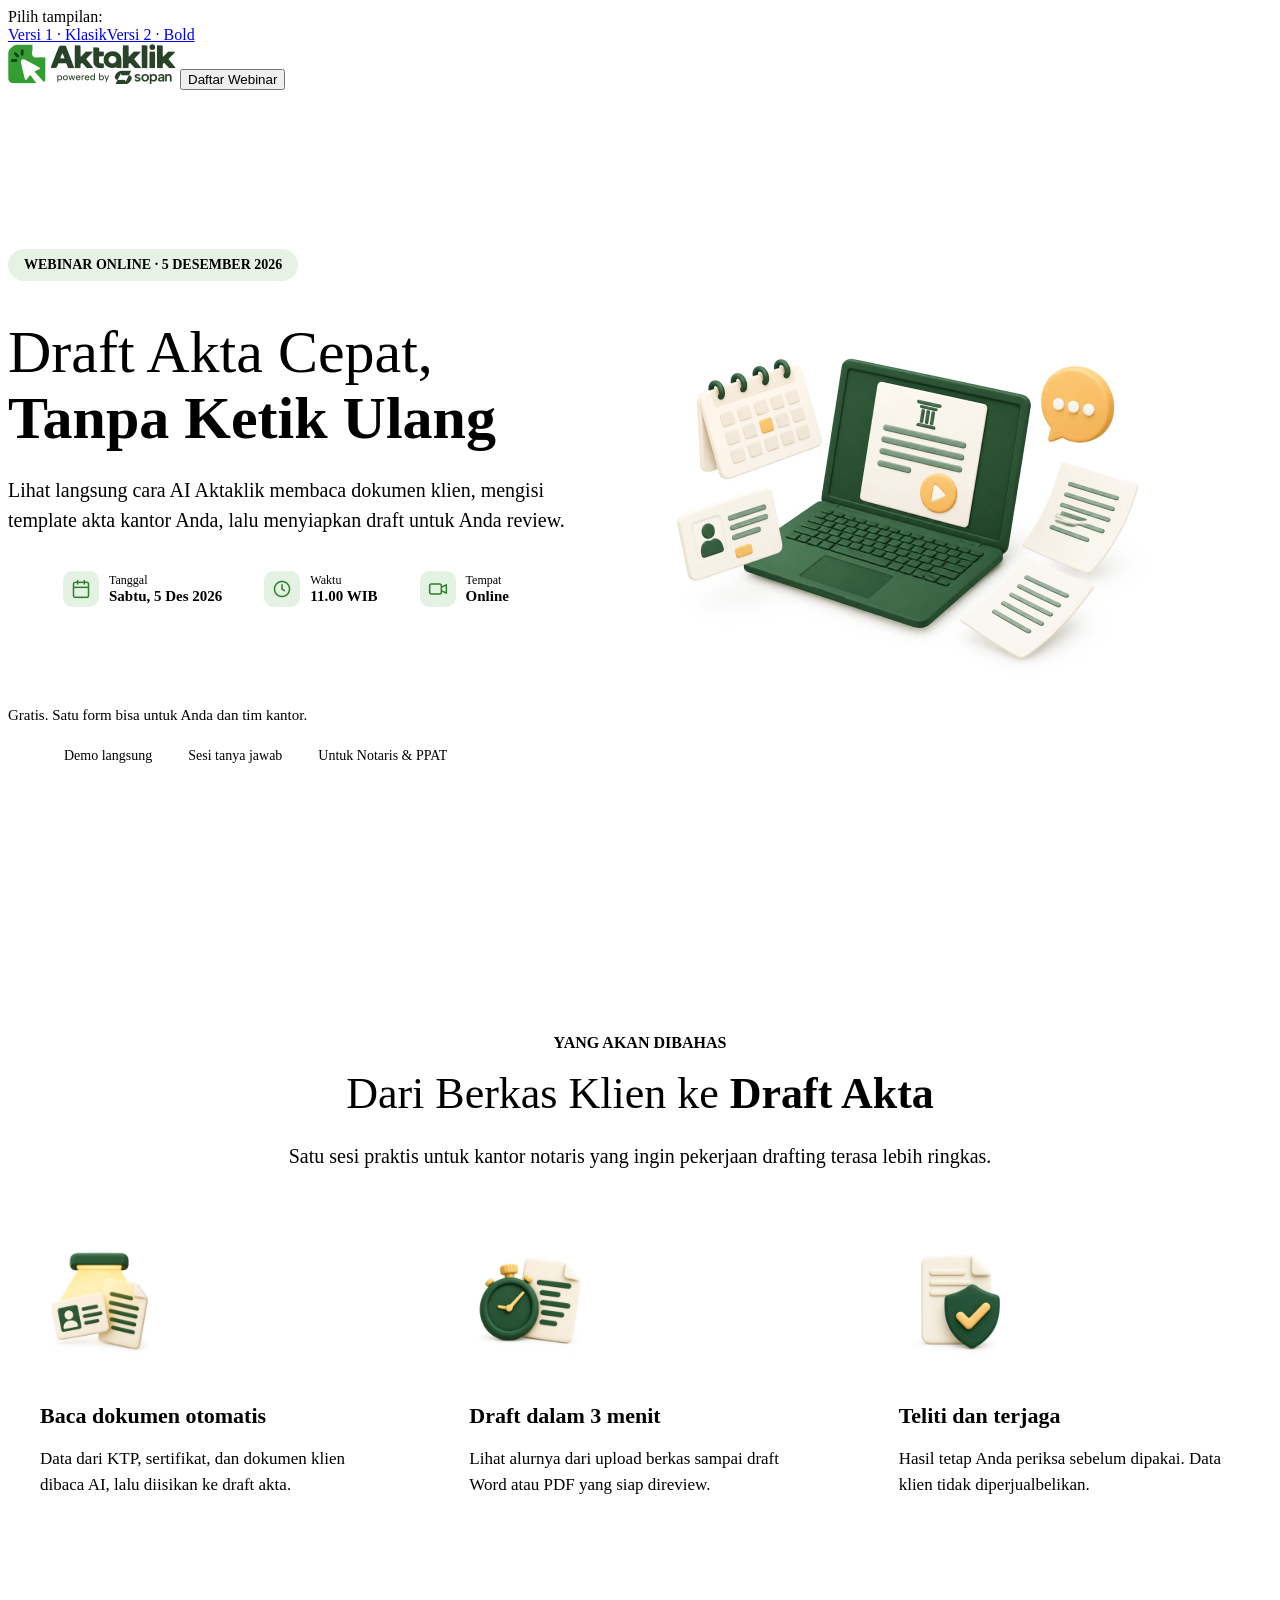
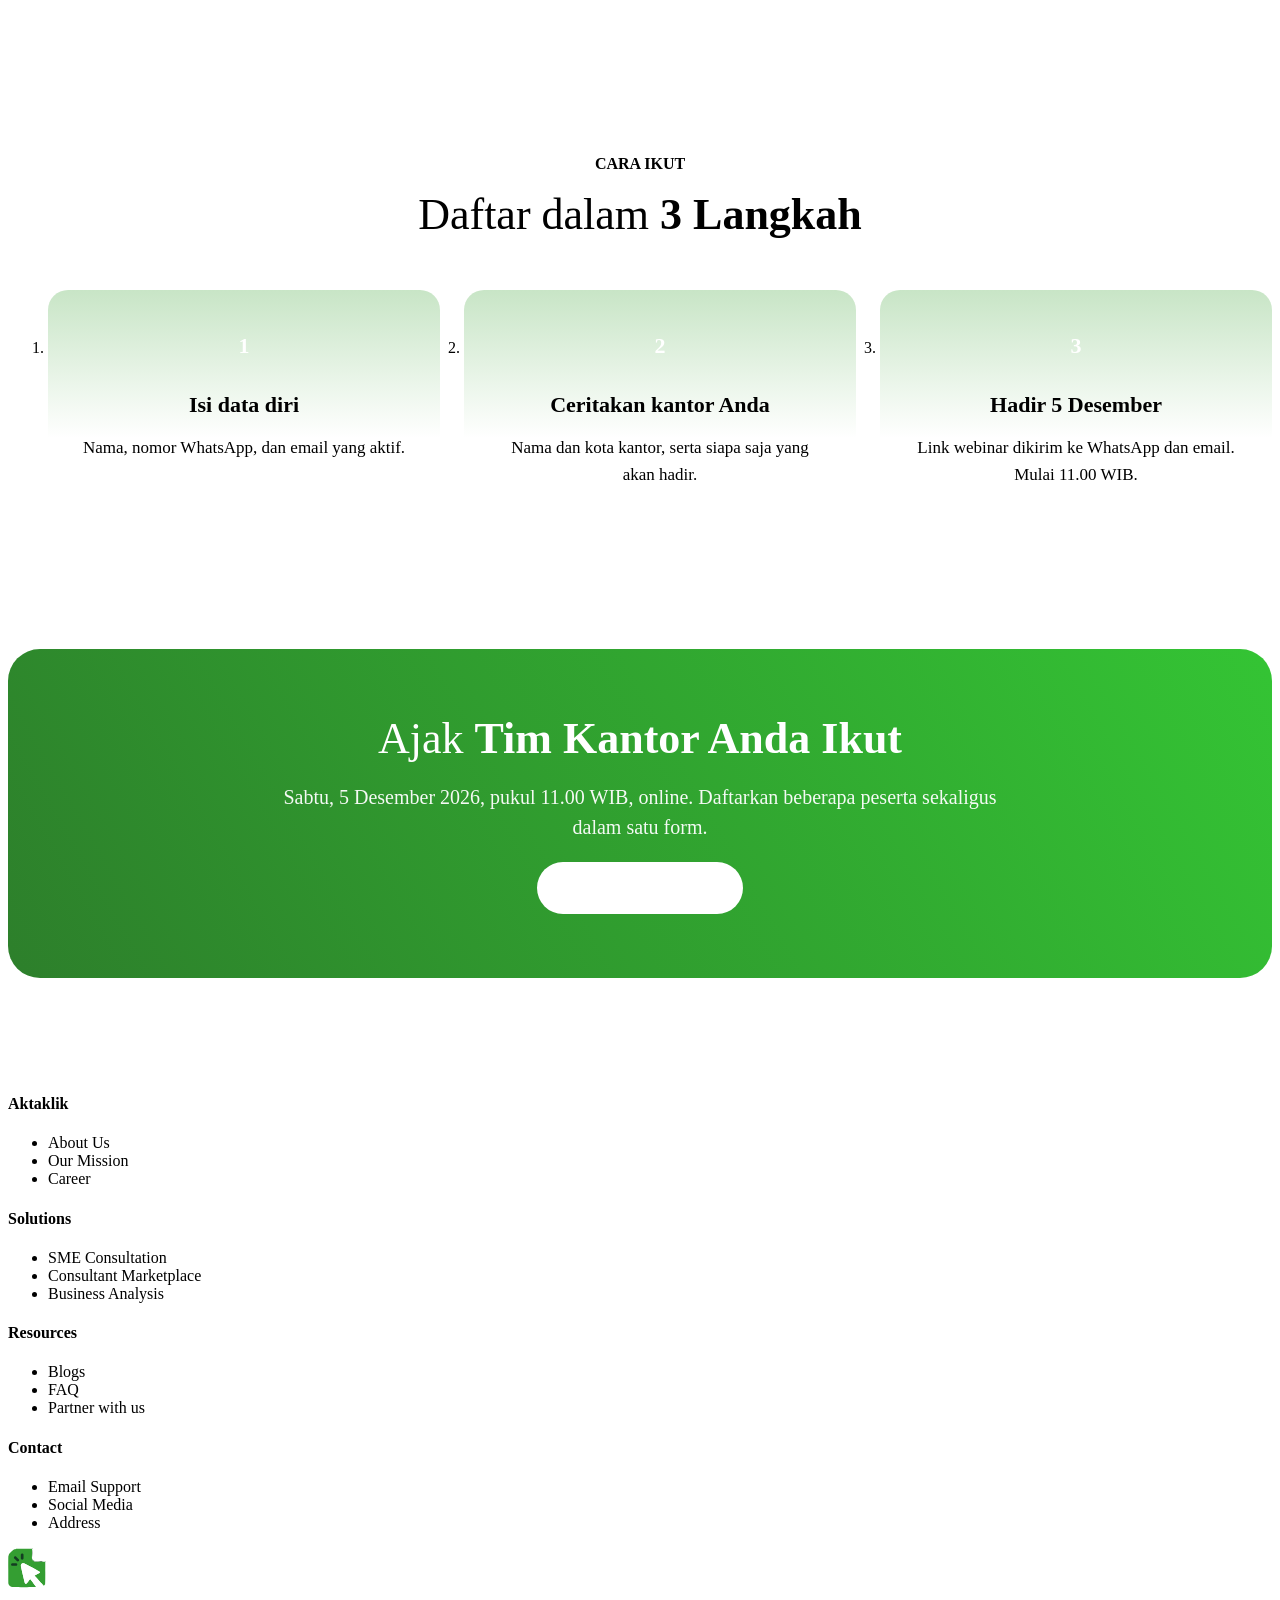
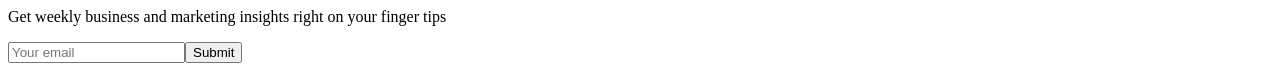
==== index.html @ 9ad7bf84 "feat: halaman versi 1 (klasik)" ====
<!doctype html>
<html lang="id">
<head>
<meta charset="utf-8">
<meta name="viewport" content="width=device-width,initial-scale=1">
<title>Webinar Aktaklik · 5 Desember 2026</title>
<meta name="description" content="Daftar webinar Aktaklik, Sabtu 5 Desember 2026 pukul 11.00 WIB, online.">
<meta name="robots" content="noindex">
<link rel="icon" href="assets/img/favicon.svg">
<link rel="preload" href="assets/fonts/albert-sans-latin-800-normal.woff2" as="font" type="font/woff2" crossorigin>
<link rel="stylesheet" href="assets/css/fonts.css">
<link rel="stylesheet" href="assets/css/base.css">
<link rel="stylesheet" href="assets/css/switcher.css">
<link rel="stylesheet" href="assets/css/modal.css">
<link rel="stylesheet" href="assets/css/classic.css">
</head>
<body data-version="classic">
<div class="switcher">
  <span>Pilih tampilan:</span>
  <nav aria-label="Pilih versi website"><a href="index.html" aria-current="page">Versi 1 · Klasik</a><a href="bold.html">Versi 2 · Bold</a></nav>
</div>
<header class="nav"><div class="container">
  <img src="assets/img/logo.webp" alt="Aktaklik powered by Sopan" width="168" height="40">
  <button class="btn-nav" type="button" data-open>Daftar Webinar</button>
</div></header>
<main>
  <section class="hero"><div class="container hero-grid">
    <div class="copy">
      <p class="badge">WEBINAR ONLINE · 5 DESEMBER 2026</p>
      <h1>Draft Akta Cepat,<br><em>Tanpa Ketik Ulang</em></h1>
      <p class="sub">Lihat langsung cara AI Aktaklik membaca dokumen klien, mengisi template akta kantor Anda, lalu menyiapkan draft untuk Anda review.</p>
      <ul class="info">
        <li><img src="assets/img/icon-date.webp" alt="" width="36" height="36"><span><small>Tanggal</small><b>Sabtu, 5 Des 2026</b></span></li>
        <li><img src="assets/img/icon-time.webp" alt="" width="36" height="36"><span><small>Waktu</small><b>11.00 WIB</b></span></li>
        <li><img src="assets/img/icon-venue.webp" alt="" width="36" height="36"><span><small>Tempat</small><b>Online</b></span></li>
      </ul>
      <button class="btn-pill" type="button" data-open>Daftar Webinar</button>
      <p class="note">Gratis. Satu form bisa untuk Anda dan tim kantor.</p>
      <ul class="dots"><li>Demo langsung</li><li>Sesi tanya jawab</li><li>Untuk Notaris &amp; PPAT</li></ul>
    </div>
    <img class="visual blend" src="assets/img/hero.webp" alt="Ilustrasi laptop, kalender, dan dokumen klien" width="520" height="425">
  </div></section>

  <section class="benefits"><div class="container">
    <header class="head"><p class="eyebrow">YANG AKAN DIBAHAS</p><h2>Dari Berkas Klien ke <strong>Draft Akta</strong></h2><p>Satu sesi praktis untuk kantor notaris yang ingin pekerjaan drafting terasa lebih ringkas.</p></header>
    <div class="cards">
      <article><img class="blend" src="assets/img/icon-scan.webp" alt="" width="120" height="120" loading="lazy"><h3>Baca dokumen otomatis</h3><p>Data dari KTP, sertifikat, dan dokumen klien dibaca AI, lalu diisikan ke draft akta.</p></article>
      <article><img class="blend" src="assets/img/icon-timer.webp" alt="" width="120" height="120" loading="lazy"><h3>Draft dalam 3 menit</h3><p>Lihat alurnya dari upload berkas sampai draft Word atau PDF yang siap direview.</p></article>
      <article><img class="blend" src="assets/img/icon-shield.webp" alt="" width="120" height="120" loading="lazy"><h3>Teliti dan terjaga</h3><p>Hasil tetap Anda periksa sebelum dipakai. Data klien tidak diperjualbelikan.</p></article>
    </div>
  </div></section>

  <section class="how"><div class="container">
    <header class="head"><p class="eyebrow">CARA IKUT</p><h2>Daftar dalam <strong>3 Langkah</strong></h2></header>
    <ol class="cards">
      <li><b>1</b><h3>Isi data diri</h3><p>Nama, nomor WhatsApp, dan email yang aktif.</p></li>
      <li><b>2</b><h3>Ceritakan kantor Anda</h3><p>Nama dan kota kantor, serta siapa saja yang akan hadir.</p></li>
      <li><b>3</b><h3>Hadir 5 Desember</h3><p>Link webinar dikirim ke WhatsApp dan email. Mulai 11.00 WIB.</p></li>
    </ol>
  </div></section>

  <section class="cta"><div class="container"><div class="band">
    <h2>Ajak <strong>Tim Kantor Anda Ikut</strong></h2>
    <p>Sabtu, 5 Desember 2026, pukul 11.00 WIB, online. Daftarkan beberapa peserta sekaligus dalam satu form.</p>
    <button class="btn-white" type="button" data-open>Daftar Webinar <span aria-hidden="true">→</span></button>
  </div></div></section>
</main>
<footer class="footer"><div class="footer-box">
  <div class="footer-cols"><div><h4>Aktaklik</h4><ul><li>About Us</li><li>Our Mission</li><li>Career</li></ul></div><div><h4>Solutions</h4><ul><li>SME Consultation</li><li>Consultant Marketplace</li><li>Business Analysis</li></ul></div><div><h4>Resources</h4><ul><li>Blogs</li><li>FAQ</li><li>Partner with us</li></ul></div><div><h4>Contact</h4><ul><li>Email Support</li><li>Social Media</li><li>Address</li></ul></div></div>
  <div class="footer-bottom">
    <img src="assets/img/logo-white.svg" alt="Aktaklik powered by Sopan" width="168" height="40">
    <div class="news"><p>Get weekly business and marketing insights right on your finger tips</p>
      <form data-news><input type="email" placeholder="Your email" aria-label="Your email"><button>Submit</button></form><small aria-live="polite"></small></div>
  </div>
</div></footer>
<div id="modal-root"></div>
<script src="assets/js/config.js"></script>
<script src="assets/js/app.js"></script>
</body>
</html>
---- assets/css/modal.css ----
.overlay{position:fixed;inset:0;z-index:50;background:rgba(20,46,24,.55);display:flex;overflow-y:auto;overscroll-behavior:contain;padding:24px 16px}
.dialog{position:relative;margin:auto;width:480px;max-width:100%;background:#fff;border-radius:24px;padding:28px 40px 28px;box-shadow:0 24px 60px rgba(10,30,12,.25);animation:pop .35s ease-out}
.dialog.wide{width:560px}
@keyframes pop{from{opacity:0;transform:translateY(14px) scale(.98)}}
.top{display:flex;align-items:center;justify-content:space-between;gap:16px;min-height:36px}
.progress{flex:1}
.progress p{font-size:13px;font-weight:600;color:var(--green);margin-bottom:6px}
.progress div{display:flex;gap:6px}
.progress i{height:4px;flex:1;border-radius:4px;background:#e3e9e2}
.progress i.on{background:var(--primary)}
.stepper{display:flex;align-items:center;gap:8px;font-size:14px;font-weight:600;color:var(--muted)}
.stepper li{display:flex;align-items:center;gap:8px}
.stepper li+li::before{content:'';width:24px;height:2px;background:#dde5dc}
.stepper li.reached::before{background:var(--primary)}
.stepper b{display:grid;place-items:center;width:30px;height:30px;border-radius:50%;border:1px solid #dde5dc;font-weight:800}
.stepper .reached b{background:var(--primary);border-color:var(--primary);color:#fff}
.stepper .now{color:var(--dark);font-weight:800}
.close{flex:none;width:36px;height:36px;border:0;border-radius:50%;background:#f1f5f0;font-size:22px;line-height:1}
.title{margin:18px 0 6px;font-size:26px;font-weight:700;text-transform:none;letter-spacing:0;line-height:1.2}
.lead{font-size:16px;font-weight:500;line-height:1.45;margin-bottom:18px}
.pill{display:inline-block;margin-top:14px;background:var(--yellow);color:var(--deep);border-radius:99px;padding:6px 12px;font-size:12px;font-weight:800}
.field{margin:0 0 15px;border:0;padding:0;min-width:0}
.label{display:block;font-size:14px;font-weight:600;margin-bottom:8px;padding:0}
.label small{font-weight:500;color:var(--muted);font-size:12px}
.q .label{font-size:15px;font-weight:700}
.q .label em{font-style:normal;color:var(--primary);margin-right:6px}
.input{display:flex;align-items:center;border:1px solid var(--line);border-radius:12px;height:48px;background:#fff}
.input:focus-within{border-color:var(--primary);box-shadow:0 0 0 3px rgba(58,162,56,.15)}
.input input{border:0;outline:0;background:transparent;width:100%;height:100%;padding:0 15px;font-size:16px;min-width:0;border-radius:12px}
.input input::placeholder{color:var(--muted)}
.input .pre{padding:0 12px 0 15px;border-right:1px solid var(--line);font-weight:600;font-size:15px}
.chips{display:flex;flex-wrap:wrap;gap:8px}
.chip{position:relative}
.chip input{position:absolute;opacity:0;pointer-events:none}
.chip span{display:block;border:1px solid var(--line);border-radius:99px;padding:8px 15px;font-size:14px;font-weight:500;cursor:pointer;background:#fff}
.chip input:checked+span{background:var(--soft);border-color:var(--primary);color:var(--green);font-weight:600}
.chip input:focus-visible+span{outline:3px solid var(--yellow);outline-offset:2px}
.error{display:none;color:#b42318;font-size:12.5px;font-weight:600;margin-top:6px}
.invalid .error{display:block}
.invalid .input{border-color:#d92d20}
.person{display:grid;grid-template-columns:3fr 2fr 36px;gap:8px;align-items:center;margin-bottom:8px}
.add{width:100%;height:42px;border:1px dashed var(--primary);border-radius:12px;background:#f3f9f2;color:var(--green);font-weight:600;font-size:14px}
.total,.hint{font-size:13px;font-weight:500;color:var(--body);margin-top:8px}
.btn-main,.btn-line{display:flex;justify-content:center;align-items:center;gap:8px;width:100%;min-height:52px;border-radius:99px;font-weight:700;font-size:16px;border:1px solid var(--primary);padding:0 16px}
.btn-main{background:var(--primary);color:#fff;margin-top:6px}
.btn-line{background:#fff;color:var(--green);margin-top:12px}
.textbtn{display:block;margin:12px auto 0;border:0;background:none;font-size:14px;font-weight:500;color:var(--muted);padding:6px}
.privacy{text-align:center;font-size:13px;color:var(--muted);margin-top:14px}
.success{text-align:center}
.success>img{width:150px;height:150px;margin:0 auto 8px}
.success .close{position:absolute;right:16px;top:16px}
.success .title{margin-top:0}
.summary{background:#f5faf4;border:1px solid #e3eee1;border-radius:14px;padding:8px 20px;margin-bottom:16px;text-align:left}
.summary div{display:flex;justify-content:space-between;gap:16px;padding:6px 0;font-size:14px}
.summary dt{color:var(--body)}
.summary dd{margin:0;font-weight:700;text-align:right;overflow-wrap:anywhere;min-width:0}

/* bold */
[data-version="bold"] .title{font-size:34px;font-weight:800;text-transform:uppercase;margin-top:8px}
[data-version="bold"] .lead b{color:var(--green);font-weight:800}
[data-version="bold"] .btn-main{min-height:66px;font-size:21px;font-weight:800;margin-top:12px;border:0;animation:breathe-form 1.1s ease-in-out infinite alternate}
@keyframes breathe-form{
  from{transform:scale(1);box-shadow:0 0 18px 1px rgba(58,162,56,.4)}
  to{transform:scale(1.025);box-shadow:0 0 0 7px rgba(58,162,56,.18),0 0 38px 8px rgba(58,162,56,.5)}
}
[data-version="bold"] .success .title{font-size:34px}
.next-list{background:#f5faf4;border:1px solid #e3eee1;border-radius:14px;padding:16px 20px;text-align:left;margin-bottom:12px}
.next-list li{display:flex;gap:14px;align-items:center;padding:7px 0}
.next-list i{display:grid;place-items:center;flex:none;width:38px;height:38px;border-radius:50%;background:var(--primary);color:#fff;font-style:normal;font-weight:800;font-size:17px}
.next-list b{display:block;font-size:18px;font-weight:800}
.next-list small{display:block;font-size:14px;font-weight:500;color:var(--body)}
[data-version="bold"] .success .lead{margin-bottom:14px}

@media (max-width:600px){
  .overlay{padding:0}
  .dialog,.dialog.wide{width:100%;min-height:100%;margin:0;border-radius:0;padding:16px 20px calc(24px + env(safe-area-inset-bottom));box-shadow:none}
  .title{font-size:23px}
  [data-version="bold"] .title,[data-version="bold"] .success .title{font-size:27px}
  .stepper{gap:6px;font-size:12px}
  .stepper li{gap:6px}
  .stepper li+li::before{width:12px}
  .stepper li:not(.now) span{display:none}
  .person{grid-template-columns:1fr 36px}
  .person .input:nth-child(2){grid-row:2}
  .person{margin-bottom:14px}
  [data-version="bold"] .btn-main{font-size:18px}
}
---- assets/css/classic.css ----
.hero{min-height:720px;display:flex;align-items:center;padding:56px 0}
.hero-grid{display:grid;grid-template-columns:minmax(0,584px) minmax(0,1fr);gap:56px;align-items:center}
.badge{display:inline-block;background:#e6f3e4;color:var(--green);border-radius:99px;padding:8px 16px;font-size:14px;font-weight:600}
h1{font-size:60px;font-weight:400;line-height:1.1;margin:24px 0}
h1 em{font-style:normal;font-weight:700;color:var(--primary)}
.sub{font-size:20px;font-weight:500;line-height:1.5}
.info{display:flex;flex-wrap:wrap;gap:12px;margin:24px 0}
.info li{display:flex;gap:10px;align-items:center;border:1px solid var(--line);border-radius:14px;padding:12px 15px;background:#fff}
.info small{display:block;font-size:12px;color:var(--body);font-weight:500}
.info b{display:block;font-size:15px}
.btn-pill,.btn-white{border:0;border-radius:99px;font-weight:700;font-size:17px;min-height:52px;padding:0 32px}
.btn-pill{background:var(--primary);color:#fff}
.btn-pill:hover{background:var(--green)}
.note{margin-top:12px;font-size:15px;font-weight:500;color:var(--body)}
.dots{display:flex;flex-wrap:wrap;gap:8px 20px;margin-top:24px;font-size:14px;font-weight:500}
.dots li{display:flex;align-items:center;gap:8px}
.dots li::before{content:'';width:8px;height:8px;border-radius:50%;background:var(--primary)}
.visual{width:100%;max-width:520px;height:auto;justify-self:center}
.benefits{background:var(--bg-soft);padding:96px 0}
.head{text-align:center;max-width:760px;margin:0 auto 48px}
.eyebrow{font-size:16px;font-weight:600;color:var(--green)}
.head h2,.band h2{font-size:44px;font-weight:400;line-height:1.2;margin:16px 0}
.head h2 strong,.band h2 strong{font-weight:700}
.head>p:last-child:not(.eyebrow){font-size:20px;font-weight:500;line-height:1.5}
.head h2:last-child{margin-bottom:0}
.cards{display:grid;grid-template-columns:repeat(3,1fr);gap:24px}
.benefits article{background:#fff;border:1px solid var(--line);border-radius:20px;padding:24px 32px 32px}
.benefits article img{width:120px;height:120px;margin-bottom:14px}
.cards h3{font-size:22px;margin-bottom:14px}
.cards p{font-size:17px;font-weight:500;line-height:1.55;color:var(--body)}
.how{padding:96px 0 48px}
.how li{text-align:center;border:1px solid var(--line);border-radius:20px;padding:32px;background:linear-gradient(#c8e5c6,#fff 60%)}
.how li b{display:grid;place-items:center;width:48px;height:48px;border-radius:50%;background:var(--primary);color:#fff;font-size:22px;font-weight:600;margin:0 auto 14px}
.cta{padding:48px 0 96px}
.band{background:linear-gradient(60deg,#2d7f2b,#34c434);border-radius:32px;color:#fff;text-align:center;padding:64px 32px}
.band h2{margin-top:0}
.band p{max-width:720px;margin:0 auto 20px;font-size:20px;font-weight:500;line-height:1.5;opacity:.95}
.btn-white{background:#fff;color:var(--green)}
@media (max-width:900px){
  .hero{min-height:0;padding:32px 0 56px}
  .hero-grid{grid-template-columns:1fr;gap:24px}
  .copy{text-align:center}
  .info,.dots{justify-content:center}
  .sub{max-width:584px;margin-inline:auto}
  .visual{order:2;max-width:460px}
  .cards{grid-template-columns:1fr;max-width:480px;margin-inline:auto;gap:16px}
  .benefits{padding:64px 0}
  .how{padding:64px 0 32px}
  .cta{padding:32px 0 64px}
}
@media (max-width:600px){
  h1{font-size:clamp(34px,10.4vw,48px);margin:18px 0}
  .badge{font-size:12px}
  .sub,.head>p:last-child:not(.eyebrow),.band p{font-size:17px}
  .head h2,.band h2{font-size:32px}
  .info{display:grid;grid-template-columns:1fr 1fr;gap:8px;text-align:left}
  .info li:first-child{grid-column:1/-1}
  .btn-pill{width:100%}
  .benefits article{text-align:center;padding:20px 24px 28px}
  .benefits article img{margin-inline:auto}
  .band{padding:44px 20px;border-radius:24px}
  .band .btn-white{width:100%}
}
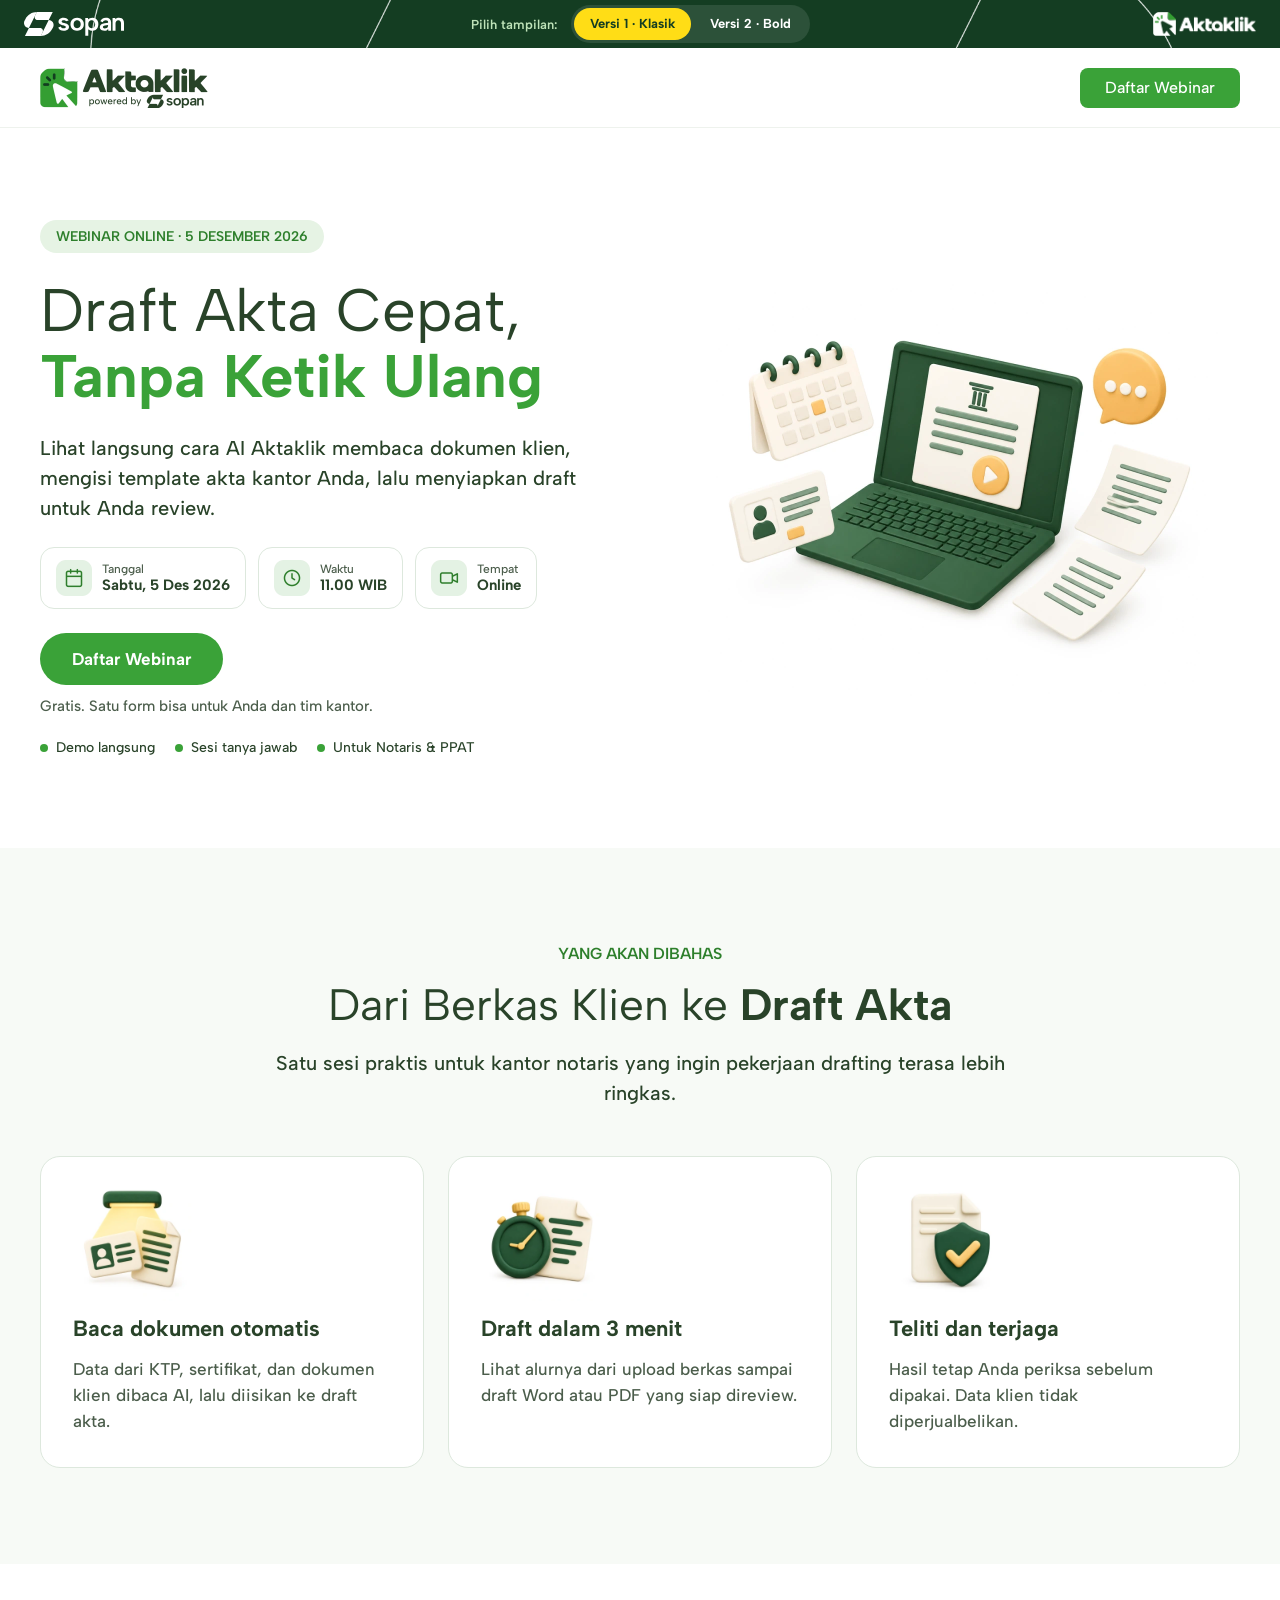
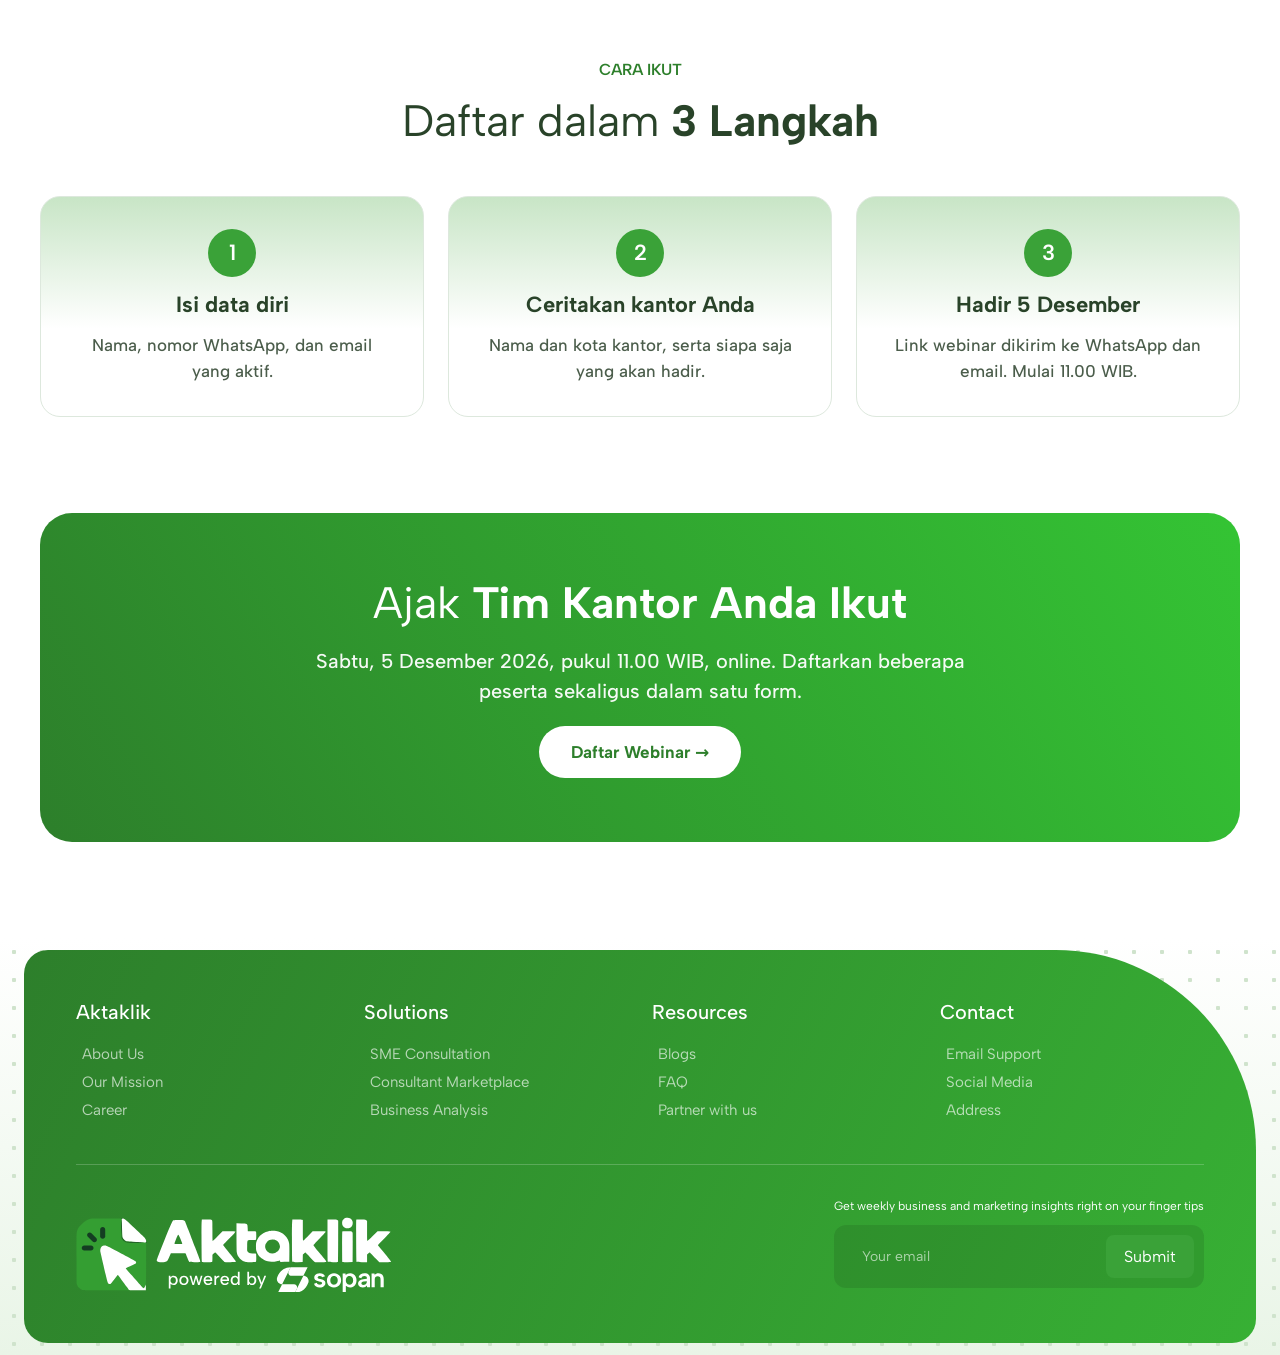
==== commit 52b8ef5c: "feat: logo Sopan dan Aktaklik plus outline Sopan di top bar" ====
--- a/index.html
+++ b/index.html
@@ -16,8 +16,10 @@
 </head>
 <body data-version="classic">
 <div class="switcher">
-  <span>Pilih tampilan:</span>
-  <nav aria-label="Pilih versi website"><a href="index.html" aria-current="page">Versi 1 · Klasik</a><a href="bold.html">Versi 2 · Bold</a></nav>
+  <img class="sw-logo" src="assets/img/sopan-white.svg" alt="Sopan" width="116" height="28">
+  <div class="sw-mid"><span>Pilih tampilan:</span>
+  <nav aria-label="Pilih versi website"><a href="index.html" aria-current="page">Versi 1 · Klasik</a><a href="bold.html">Versi 2 · Bold</a></nav></div>
+  <img class="sw-logo" src="assets/img/aktaklik-white.png" alt="Aktaklik" width="120" height="28">
 </div>
 <header class="nav"><div class="container">
   <img src="assets/img/logo.webp" alt="Aktaklik powered by Sopan" width="168" height="40">
--- a/assets/css/fonts.css
+++ b/assets/css/fonts.css
@@ -0,0 +1,5 @@
+@font-face{font-family:'Albert Sans';font-style:normal;font-weight:400;font-display:swap;src:url('../fonts/albert-sans-latin-400-normal.woff2') format('woff2')}
+@font-face{font-family:'Albert Sans';font-style:normal;font-weight:500;font-display:swap;src:url('../fonts/albert-sans-latin-500-normal.woff2') format('woff2')}
+@font-face{font-family:'Albert Sans';font-style:normal;font-weight:600;font-display:swap;src:url('../fonts/albert-sans-latin-600-normal.woff2') format('woff2')}
+@font-face{font-family:'Albert Sans';font-style:normal;font-weight:700;font-display:swap;src:url('../fonts/albert-sans-latin-700-normal.woff2') format('woff2')}
+@font-face{font-family:'Albert Sans';font-style:normal;font-weight:800;font-display:swap;src:url('../fonts/albert-sans-latin-800-normal.woff2') format('woff2')}
--- a/assets/css/base.css
+++ b/assets/css/base.css
@@ -0,0 +1,50 @@
+:root{--dark:#294329;--green:#2d7f2b;--primary:#3aa238;--body:#4b5d4b;--muted:#8b978a;--soft:#e5f2e4;--line:#dde8dd;--yellow:#ffdd16;--deep:#143d22;--bg-soft:#f7faf6;--bar:48px}
+*,*::before,*::after{box-sizing:border-box}
+html{scroll-behavior:smooth;-webkit-text-size-adjust:100%}
+body{margin:0;font-family:'Albert Sans',system-ui,sans-serif;color:var(--dark);background:#fff;-webkit-font-smoothing:antialiased;overflow-x:hidden}
+body.locked{overflow:hidden}
+img{display:block;max-width:100%}
+h1,h2,h3,p,ul,ol{margin:0;padding:0}
+ul,ol{list-style:none}
+a{color:inherit;text-decoration:none}
+button,input{font:inherit;color:inherit}
+button{cursor:pointer}
+:focus-visible{outline:3px solid var(--yellow);outline-offset:2px}
+.container{width:min(1200px,100% - 48px);margin-inline:auto}
+.blend{mix-blend-mode:multiply}
+
+/* nav */
+.nav{height:80px;border-bottom:1px solid #eef2ed;background:#fff;display:flex;align-items:center}
+.nav .container{display:flex;align-items:center;justify-content:space-between;gap:16px}
+.nav img{width:168px;height:40px}
+.btn-nav{border:0;background:var(--primary);color:#fff;border-radius:8px;min-width:160px;height:40px;padding:0 18px;font-weight:500;font-size:16px}
+
+/* footer */
+.footer{padding:12px 24px 12px;background:radial-gradient(#cfe3cc 2px,transparent 2.5px) 0 0/28px 28px,linear-gradient(#fff,#e9f5e7)}
+.footer-box{background:linear-gradient(115deg,#2d7f2b,#37b034);color:#fff;border-radius:24px 200px 24px 24px;padding:50px 52px 34px;max-width:1392px;margin-inline:auto}
+.footer-cols{display:grid;grid-template-columns:repeat(4,1fr);gap:24px;padding-bottom:40px;border-bottom:1px solid rgba(255,255,255,.2)}
+.footer h4{margin:0 0 16px;font-weight:500;font-size:20px}
+.footer li{font-size:15px;opacity:.65;padding:5px 0 5px 6px}
+.footer-bottom{display:flex;justify-content:space-between;align-items:center;gap:24px;flex-wrap:wrap;padding-top:34px}
+.footer-bottom img{width:316px;height:auto}
+.news p{font-size:12px;margin-bottom:12px}
+.news form{display:flex;background:rgba(0,0,0,.1);border-radius:12px;padding:10px;gap:8px;width:min(416px,100%)}
+.news input{flex:1;min-width:0;background:transparent;border:0;color:#fff;padding:0 18px;font-size:14px}
+.news input::placeholder{color:rgba(255,255,255,.6)}
+.news button{border:0;border-radius:8px;background:var(--primary);color:#fff;padding:12px 18px}
+.news small{display:block;margin-top:8px;min-height:1em}
+
+@media (max-width:900px){
+  .footer-box{border-radius:20px 80px 20px 20px;padding:36px 24px 28px}
+  .footer-cols{grid-template-columns:repeat(2,1fr)}
+  .footer-bottom img{width:220px}
+  .news{width:100%}
+}
+@media (max-width:600px){
+  .container{width:calc(100% - 32px)}
+  .footer{padding:8px}
+  .nav{height:64px}
+  .nav img{width:134px;height:32px}
+  .btn-nav{min-width:0;height:36px;font-size:14px;padding:0 14px}
+}
+@media (prefers-reduced-motion:reduce){*,*::before,*::after{animation:none!important;transition:none!important;scroll-behavior:auto!important}}
--- a/assets/css/switcher.css
+++ b/assets/css/switcher.css
@@ -0,0 +1,23 @@
+.switcher{position:sticky;top:0;z-index:40;min-height:var(--bar);background:var(--deep);color:#fff;display:grid;grid-template-columns:1fr auto 1fr;align-items:center;gap:14px;padding:0 24px;overflow:hidden}
+/* outline putih logo Sopan, besar dan terpotong oleh bar */
+.switcher::before{content:"";position:absolute;inset:0;background:url(../img/sopan-outline.png) 50% 42%/min(1100px,220%) auto no-repeat;opacity:.8;pointer-events:none}
+.switcher>*{position:relative}
+.sw-logo{height:24px;width:auto}
+.sw-logo:last-child{justify-self:end}
+.sw-mid{display:flex;align-items:center;justify-content:center;gap:14px}
+.sw-mid span{font-size:13px;font-weight:600;color:#bfe3b9;white-space:nowrap}
+.switcher nav{display:flex;background:rgba(255,255,255,.1);border-radius:999px;padding:3px;gap:3px}
+.switcher a{display:block;border-radius:999px;padding:6px 16px;font-size:13px;line-height:20px;font-weight:700;white-space:nowrap}
+.switcher a:hover{background:rgba(255,255,255,.12)}
+.switcher a[aria-current="page"]{background:var(--yellow);color:var(--deep)}
+@media (max-width:700px){
+  .sw-mid span{display:none}
+}
+@media (max-width:560px){
+  /* HP: logo di baris atas, tombol versi di bawahnya */
+  .switcher{grid-template-columns:1fr 1fr;gap:8px 12px;padding:8px 12px}
+  .sw-logo{height:20px}
+  .sw-mid{grid-column:1/-1;grid-row:2}
+  .switcher nav{width:100%;max-width:360px}
+  .switcher a{flex:1;text-align:center;padding:6px 8px}
+}
--- a/assets/css/modal.css
+++ b/assets/css/modal.css
@@ -8,7 +8,7 @@
 .progress div{display:flex;gap:6px}
 .progress i{height:4px;flex:1;border-radius:4px;background:#e3e9e2}
 .progress i.on{background:var(--primary)}
-.stepper{display:flex;align-items:center;gap:8px;font-size:14px;font-weight:600;color:var(--muted)}
+.stepper{display:flex;align-items:center;gap:8px;font-size:14px;font-weight:600;color:var(--muted);white-space:nowrap}
 .stepper li{display:flex;align-items:center;gap:8px}
 .stepper li+li::before{content:'';width:24px;height:2px;background:#dde5dc}
 .stepper li.reached::before{background:var(--primary)}
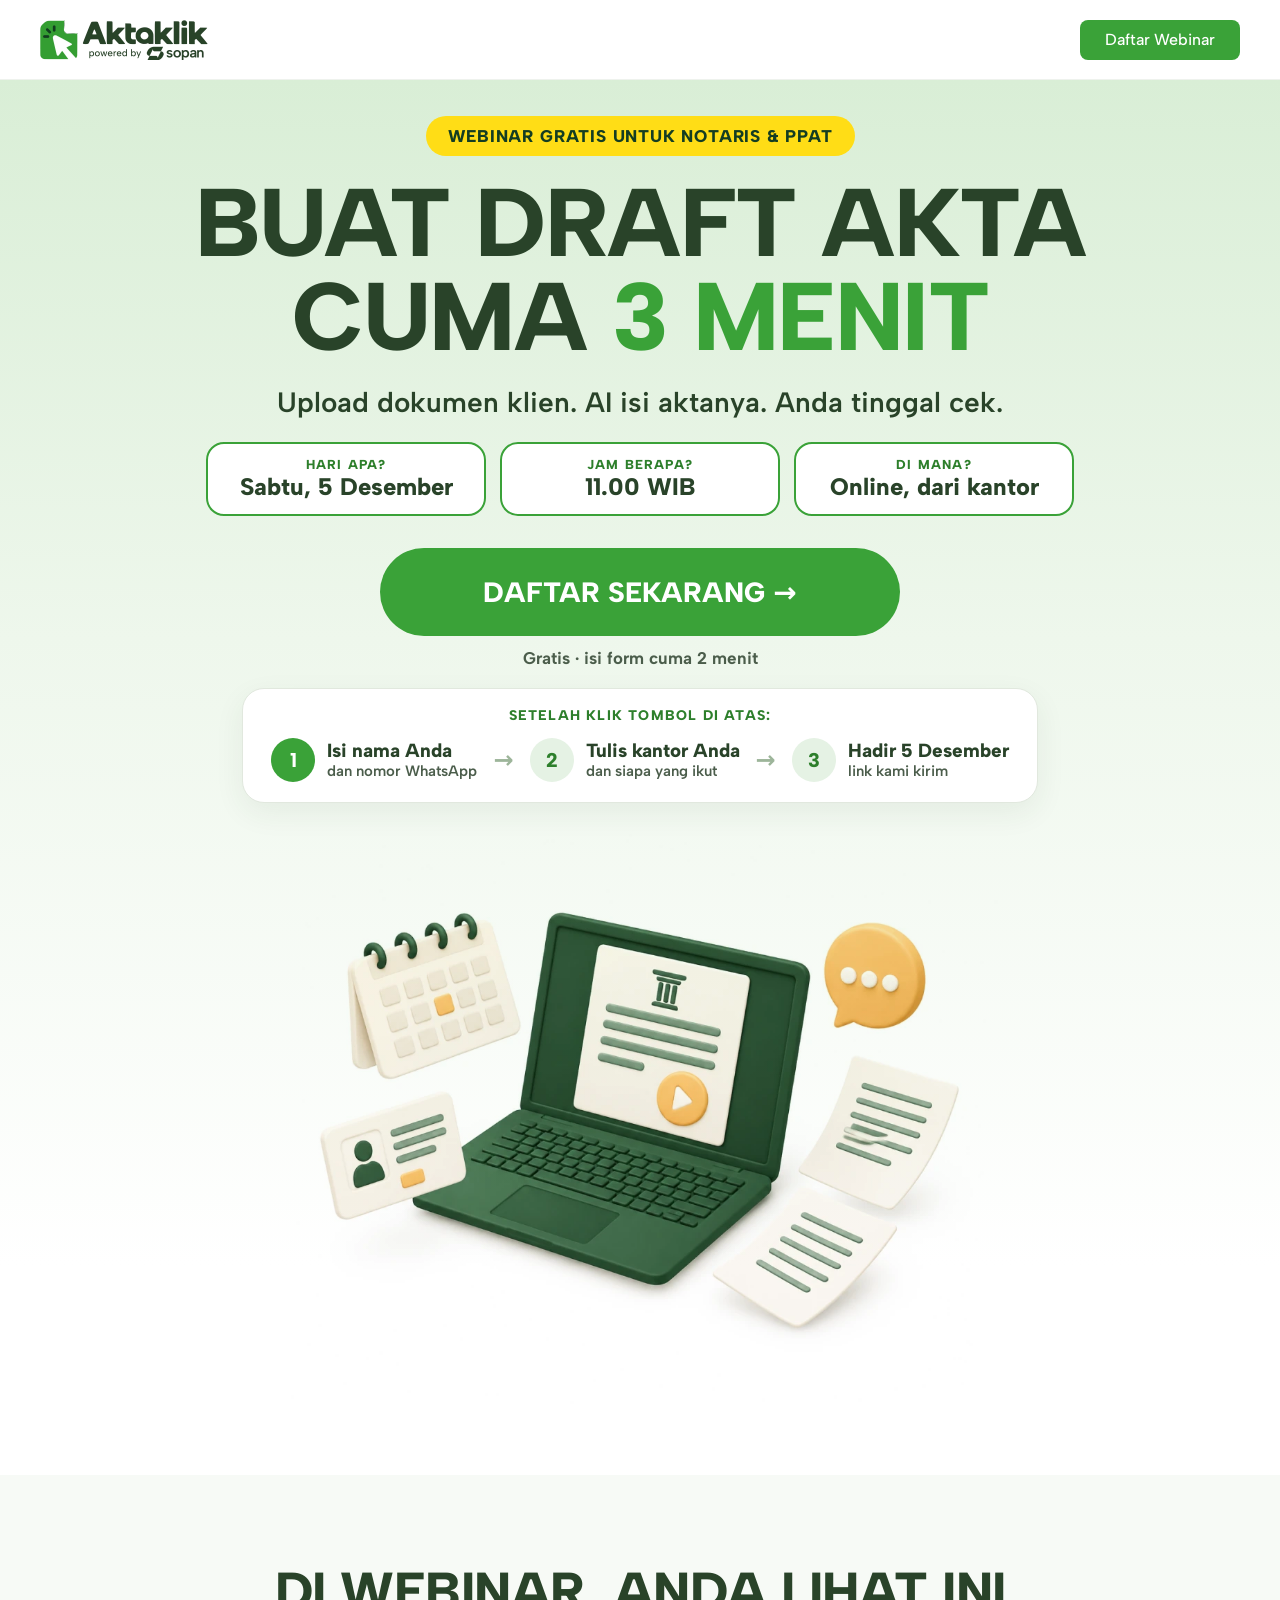
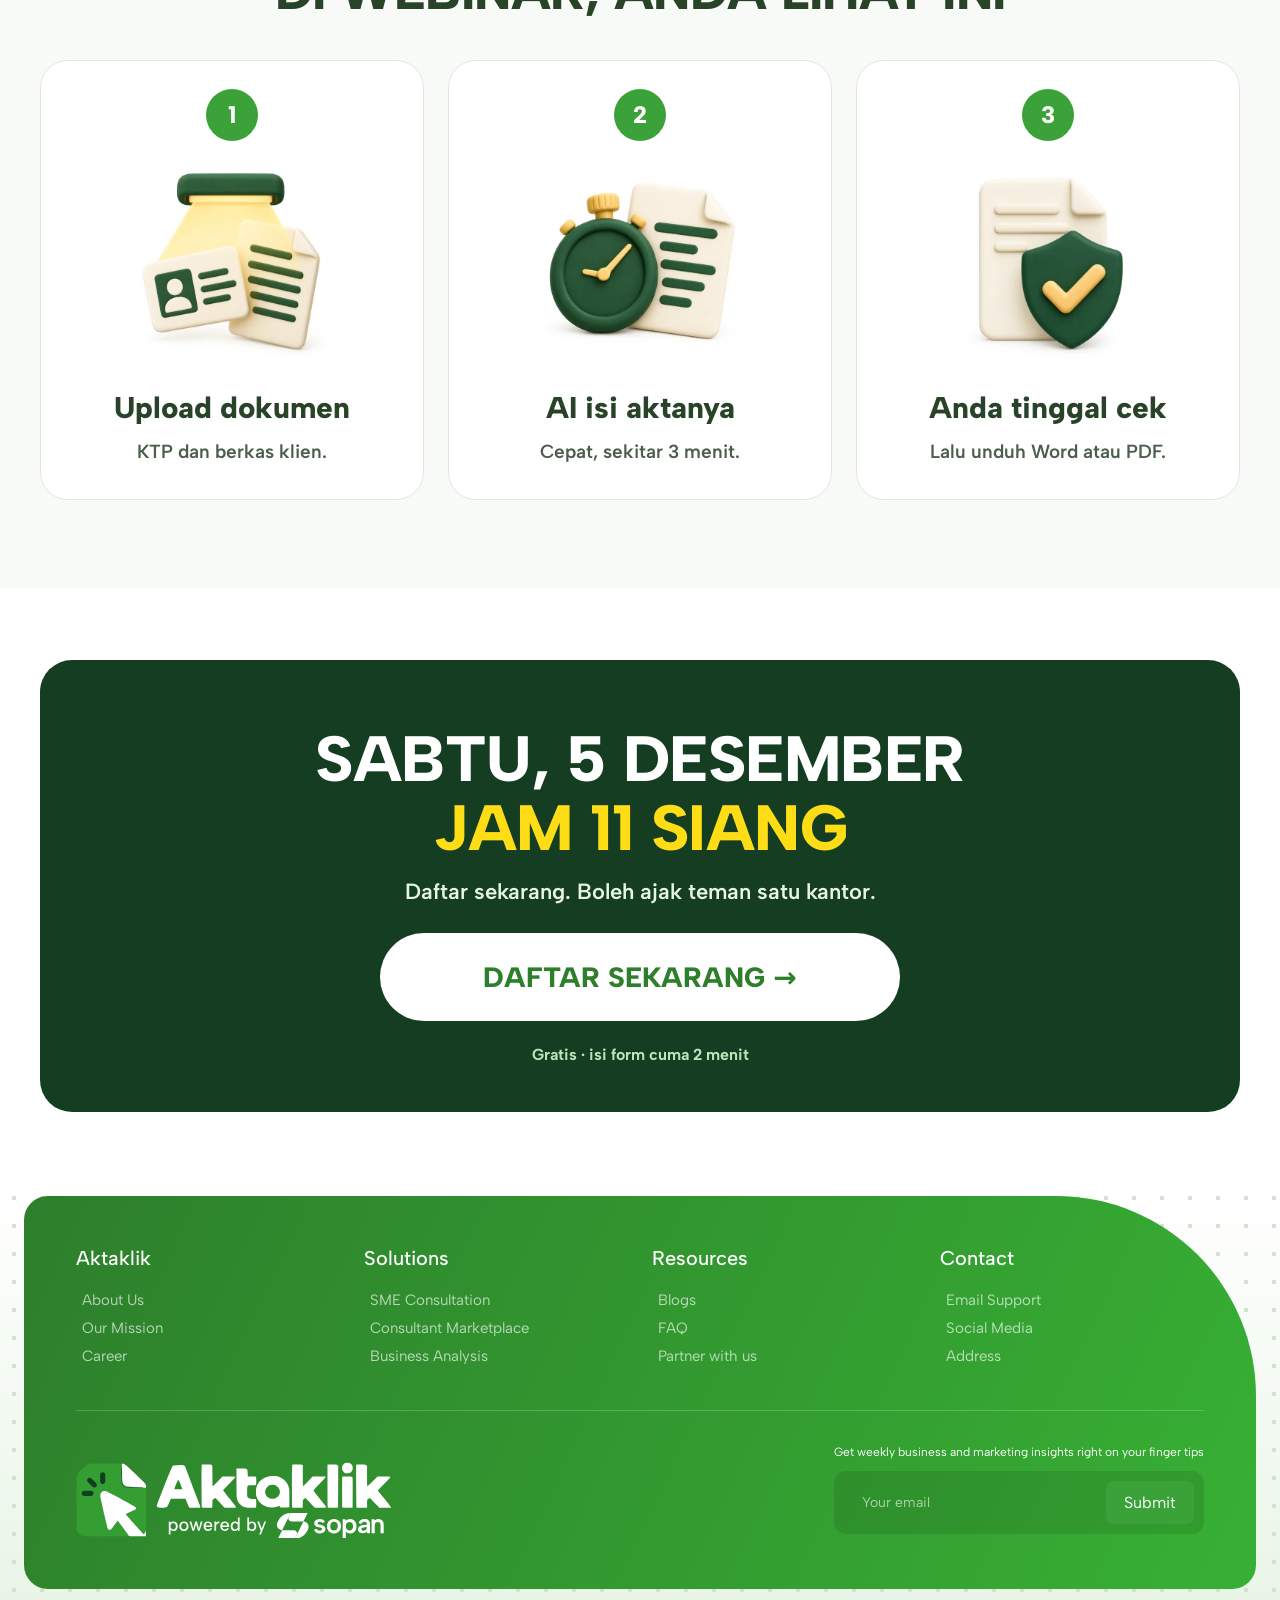
==== commit f93e9157: "refactor: hapus versi Klasik dan top bar, Bold jadi index" ====
--- a/index.html
+++ b/index.html
@@ -3,68 +3,55 @@
 <head>
 <meta charset="utf-8">
 <meta name="viewport" content="width=device-width,initial-scale=1">
-<title>Webinar Aktaklik · 5 Desember 2026</title>
+<title>Webinar Gratis Aktaklik · Sabtu 5 Desember</title>
 <meta name="description" content="Daftar webinar Aktaklik, Sabtu 5 Desember 2026 pukul 11.00 WIB, online.">
 <meta name="robots" content="noindex">
 <link rel="icon" href="assets/img/favicon.svg">
 <link rel="preload" href="assets/fonts/albert-sans-latin-800-normal.woff2" as="font" type="font/woff2" crossorigin>
 <link rel="stylesheet" href="assets/css/fonts.css">
 <link rel="stylesheet" href="assets/css/base.css">
-<link rel="stylesheet" href="assets/css/switcher.css">
 <link rel="stylesheet" href="assets/css/modal.css">
-<link rel="stylesheet" href="assets/css/classic.css">
+<link rel="stylesheet" href="assets/css/bold.css">
 </head>
-<body data-version="classic">
-<div class="switcher">
-  <img class="sw-logo" src="assets/img/sopan-white.svg" alt="Sopan" width="116" height="28">
-  <div class="sw-mid"><span>Pilih tampilan:</span>
-  <nav aria-label="Pilih versi website"><a href="index.html" aria-current="page">Versi 1 · Klasik</a><a href="bold.html">Versi 2 · Bold</a></nav></div>
-  <img class="sw-logo" src="assets/img/aktaklik-white.png" alt="Aktaklik" width="120" height="28">
-</div>
+<body data-version="bold">
 <header class="nav"><div class="container">
   <img src="assets/img/logo.webp" alt="Aktaklik powered by Sopan" width="168" height="40">
   <button class="btn-nav" type="button" data-open>Daftar Webinar</button>
 </div></header>
 <main>
-  <section class="hero"><div class="container hero-grid">
-    <div class="copy">
-      <p class="badge">WEBINAR ONLINE · 5 DESEMBER 2026</p>
-      <h1>Draft Akta Cepat,<br><em>Tanpa Ketik Ulang</em></h1>
-      <p class="sub">Lihat langsung cara AI Aktaklik membaca dokumen klien, mengisi template akta kantor Anda, lalu menyiapkan draft untuk Anda review.</p>
-      <ul class="info">
-        <li><img src="assets/img/icon-date.webp" alt="" width="36" height="36"><span><small>Tanggal</small><b>Sabtu, 5 Des 2026</b></span></li>
-        <li><img src="assets/img/icon-time.webp" alt="" width="36" height="36"><span><small>Waktu</small><b>11.00 WIB</b></span></li>
-        <li><img src="assets/img/icon-venue.webp" alt="" width="36" height="36"><span><small>Tempat</small><b>Online</b></span></li>
-      </ul>
-      <button class="btn-pill" type="button" data-open>Daftar Webinar</button>
-      <p class="note">Gratis. Satu form bisa untuk Anda dan tim kantor.</p>
-      <ul class="dots"><li>Demo langsung</li><li>Sesi tanya jawab</li><li>Untuk Notaris &amp; PPAT</li></ul>
-    </div>
-    <img class="visual blend" src="assets/img/hero.webp" alt="Ilustrasi laptop, kalender, dan dokumen klien" width="520" height="425">
+  <section class="hero"><div class="container">
+    <p class="tag">WEBINAR GRATIS UNTUK NOTARIS &amp; PPAT</p>
+    <h1>Buat draft <br class="m">akta <br class="d">cuma <br class="m"><em>3 menit</em></h1>
+    <p class="simple"><span>Upload dokumen klien.</span> <span>AI isi aktanya.</span> <span>Anda tinggal cek.</span></p>
+    <ul class="when">
+      <li><small>HARI APA?</small><b>Sabtu, 5 Desember</b></li>
+      <li><small>JAM BERAPA?</small><b>11.00 WIB</b></li>
+      <li><small>DI MANA?</small><b>Online, dari kantor</b></li>
+    </ul>
+    <button class="btn-glow" type="button" data-open>DAFTAR SEKARANG <span aria-hidden="true">→</span></button>
+    <p class="free">Gratis · isi form cuma 2 menit</p>
+    <div class="next"><p>SETELAH KLIK TOMBOL DI ATAS:</p><ol>
+      <li><i>1</i><span><b>Isi nama Anda</b><small>dan nomor WhatsApp</small></span></li>
+      <li><i>2</i><span><b>Tulis kantor Anda</b><small>dan siapa yang ikut</small></span></li>
+      <li><i>3</i><span><b>Hadir 5 Desember</b><small>link kami kirim</small></span></li>
+    </ol></div>
+    <img class="visual blend" src="assets/img/hero.webp" alt="Ilustrasi laptop, kalender, dan dokumen klien" width="720" height="591">
   </div></section>
 
-  <section class="benefits"><div class="container">
-    <header class="head"><p class="eyebrow">YANG AKAN DIBAHAS</p><h2>Dari Berkas Klien ke <strong>Draft Akta</strong></h2><p>Satu sesi praktis untuk kantor notaris yang ingin pekerjaan drafting terasa lebih ringkas.</p></header>
-    <div class="cards">
-      <article><img class="blend" src="assets/img/icon-scan.webp" alt="" width="120" height="120" loading="lazy"><h3>Baca dokumen otomatis</h3><p>Data dari KTP, sertifikat, dan dokumen klien dibaca AI, lalu diisikan ke draft akta.</p></article>
-      <article><img class="blend" src="assets/img/icon-timer.webp" alt="" width="120" height="120" loading="lazy"><h3>Draft dalam 3 menit</h3><p>Lihat alurnya dari upload berkas sampai draft Word atau PDF yang siap direview.</p></article>
-      <article><img class="blend" src="assets/img/icon-shield.webp" alt="" width="120" height="120" loading="lazy"><h3>Teliti dan terjaga</h3><p>Hasil tetap Anda periksa sebelum dipakai. Data klien tidak diperjualbelikan.</p></article>
-    </div>
-  </div></section>
-
-  <section class="how"><div class="container">
-    <header class="head"><p class="eyebrow">CARA IKUT</p><h2>Daftar dalam <strong>3 Langkah</strong></h2></header>
-    <ol class="cards">
-      <li><b>1</b><h3>Isi data diri</h3><p>Nama, nomor WhatsApp, dan email yang aktif.</p></li>
-      <li><b>2</b><h3>Ceritakan kantor Anda</h3><p>Nama dan kota kantor, serta siapa saja yang akan hadir.</p></li>
-      <li><b>3</b><h3>Hadir 5 Desember</h3><p>Link webinar dikirim ke WhatsApp dan email. Mulai 11.00 WIB.</p></li>
+  <section class="see"><div class="container">
+    <h2>Di webinar, Anda lihat ini</h2>
+    <ol>
+      <li><i>1</i><img class="blend" src="assets/img/icon-scan.webp" alt="" width="220" height="220" loading="lazy"><h3>Upload dokumen</h3><p>KTP dan berkas klien.</p></li>
+      <li><i>2</i><img class="blend" src="assets/img/icon-timer.webp" alt="" width="220" height="220" loading="lazy"><h3>AI isi aktanya</h3><p>Cepat, sekitar 3 menit.</p></li>
+      <li><i>3</i><img class="blend" src="assets/img/icon-shield.webp" alt="" width="220" height="220" loading="lazy"><h3>Anda tinggal cek</h3><p>Lalu unduh Word atau PDF.</p></li>
     </ol>
   </div></section>
 
-  <section class="cta"><div class="container"><div class="band">
-    <h2>Ajak <strong>Tim Kantor Anda Ikut</strong></h2>
-    <p>Sabtu, 5 Desember 2026, pukul 11.00 WIB, online. Daftarkan beberapa peserta sekaligus dalam satu form.</p>
-    <button class="btn-white" type="button" data-open>Daftar Webinar <span aria-hidden="true">→</span></button>
+  <section class="last"><div class="container"><div class="band">
+    <h2><span>Sabtu, 5 Desember</span> <em>Jam 11 siang</em></h2>
+    <p>Daftar sekarang. Boleh ajak teman satu kantor.</p>
+    <button class="btn-glow white" type="button" data-open>DAFTAR SEKARANG <span aria-hidden="true">→</span></button>
+    <small>Gratis · isi form cuma 2 menit</small>
   </div></div></section>
 </main>
 <footer class="footer"><div class="footer-box">
--- a/assets/css/base.css
+++ b/assets/css/base.css
@@ -1,4 +1,4 @@
-:root{--dark:#294329;--green:#2d7f2b;--primary:#3aa238;--body:#4b5d4b;--muted:#8b978a;--soft:#e5f2e4;--line:#dde8dd;--yellow:#ffdd16;--deep:#143d22;--bg-soft:#f7faf6;--bar:48px}
+:root{--dark:#294329;--green:#2d7f2b;--primary:#3aa238;--body:#4b5d4b;--muted:#8b978a;--soft:#e5f2e4;--line:#dde8dd;--yellow:#ffdd16;--deep:#143d22;--bg-soft:#f7faf6}
 *,*::before,*::after{box-sizing:border-box}
 html{scroll-behavior:smooth;-webkit-text-size-adjust:100%}
 body{margin:0;font-family:'Albert Sans',system-ui,sans-serif;color:var(--dark);background:#fff;-webkit-font-smoothing:antialiased;overflow-x:hidden}
@@ -12,6 +12,9 @@
 :focus-visible{outline:3px solid var(--yellow);outline-offset:2px}
 .container{width:min(1200px,100% - 48px);margin-inline:auto}
 .blend{mix-blend-mode:multiply}
+
+/* gradient hijau lembut di hero (dua versi) */
+.hero{background:linear-gradient(#d9eed6,#eef7ec 40%,#fff 85%)}
 
 /* nav */
 .nav{height:80px;border-bottom:1px solid #eef2ed;background:#fff;display:flex;align-items:center}
--- a/assets/css/modal.css
+++ b/assets/css/modal.css
@@ -3,11 +3,6 @@
 .dialog.wide{width:560px}
 @keyframes pop{from{opacity:0;transform:translateY(14px) scale(.98)}}
 .top{display:flex;align-items:center;justify-content:space-between;gap:16px;min-height:36px}
-.progress{flex:1}
-.progress p{font-size:13px;font-weight:600;color:var(--green);margin-bottom:6px}
-.progress div{display:flex;gap:6px}
-.progress i{height:4px;flex:1;border-radius:4px;background:#e3e9e2}
-.progress i.on{background:var(--primary)}
 .stepper{display:flex;align-items:center;gap:8px;font-size:14px;font-weight:600;color:var(--muted);white-space:nowrap}
 .stepper li{display:flex;align-items:center;gap:8px}
 .stepper li+li::before{content:'';width:24px;height:2px;background:#dde5dc}
@@ -33,7 +28,7 @@
 .chip{position:relative}
 .chip input{position:absolute;opacity:0;pointer-events:none}
 .chip span{display:block;border:1px solid var(--line);border-radius:99px;padding:8px 15px;font-size:14px;font-weight:500;cursor:pointer;background:#fff}
-.chip input:checked+span{background:var(--soft);border-color:var(--primary);color:var(--green);font-weight:600}
+.chip input:checked+span{background:var(--soft);border-color:var(--primary);color:var(--green)}
 .chip input:focus-visible+span{outline:3px solid var(--yellow);outline-offset:2px}
 .error{display:none;color:#b42318;font-size:12.5px;font-weight:600;margin-top:6px}
 .invalid .error{display:block}
@@ -47,13 +42,14 @@
 .textbtn{display:block;margin:12px auto 0;border:0;background:none;font-size:14px;font-weight:500;color:var(--muted);padding:6px}
 .privacy{text-align:center;font-size:13px;color:var(--muted);margin-top:14px}
 .success{text-align:center}
-.success>img{width:150px;height:150px;margin:0 auto 8px}
+.success>img{width:112px;height:112px;margin:0 auto 2px}
+.success .pill{margin:0 0 10px}
+.success .lead{max-width:360px;margin:0 auto 18px;font-size:15px;color:var(--body)}
+.success .btn-main svg{width:22px;height:22px;flex:none}
+.success .wa-note{margin:10px auto 0;max-width:320px;font-size:12.5px;color:var(--muted)}
+.success .btn-line{margin-top:16px;min-height:48px;font-size:15px}
 .success .close{position:absolute;right:16px;top:16px}
 .success .title{margin-top:0}
-.summary{background:#f5faf4;border:1px solid #e3eee1;border-radius:14px;padding:8px 20px;margin-bottom:16px;text-align:left}
-.summary div{display:flex;justify-content:space-between;gap:16px;padding:6px 0;font-size:14px}
-.summary dt{color:var(--body)}
-.summary dd{margin:0;font-weight:700;text-align:right;overflow-wrap:anywhere;min-width:0}
 
 /* bold */
 [data-version="bold"] .title{font-size:34px;font-weight:800;text-transform:uppercase;margin-top:8px}
@@ -63,17 +59,19 @@
   from{transform:scale(1);box-shadow:0 0 18px 1px rgba(58,162,56,.4)}
   to{transform:scale(1.025);box-shadow:0 0 0 7px rgba(58,162,56,.18),0 0 38px 8px rgba(58,162,56,.5)}
 }
-[data-version="bold"] .success .title{font-size:34px}
+[data-version="bold"] .success .title{font-size:34px;margin-top:0}
 .next-list{background:#f5faf4;border:1px solid #e3eee1;border-radius:14px;padding:16px 20px;text-align:left;margin-bottom:12px}
 .next-list li{display:flex;gap:14px;align-items:center;padding:7px 0}
 .next-list i{display:grid;place-items:center;flex:none;width:38px;height:38px;border-radius:50%;background:var(--primary);color:#fff;font-style:normal;font-weight:800;font-size:17px}
 .next-list b{display:block;font-size:18px;font-weight:800}
 .next-list small{display:block;font-size:14px;font-weight:500;color:var(--body)}
-[data-version="bold"] .success .lead{margin-bottom:14px}
+[data-version="bold"] .success .lead{margin-bottom:14px;font-size:17px;color:var(--dark)}
+[data-version="bold"] .success .lead b{color:var(--green)}
+[data-version="bold"] .success .who{margin:0 0 6px;text-align:center}
 
 @media (max-width:600px){
   .overlay{padding:0}
-  .dialog,.dialog.wide{width:100%;min-height:100%;margin:0;border-radius:0;padding:16px 20px calc(24px + env(safe-area-inset-bottom));box-shadow:none}
+  .dialog,.dialog.wide{width:100%;min-height:100%;align-self:flex-start;margin:0;border-radius:0;padding:16px 20px calc(24px + env(safe-area-inset-bottom));box-shadow:none}
   .title{font-size:23px}
   [data-version="bold"] .title,[data-version="bold"] .success .title{font-size:27px}
   .stepper{gap:6px;font-size:12px}
--- a/assets/css/bold.css
+++ b/assets/css/bold.css
@@ -0,0 +1,81 @@
+.hero{padding:36px 0 64px;text-align:center}
+.hero .container{display:flex;flex-direction:column;align-items:center;gap:20px}
+.tag{background:var(--yellow);color:var(--deep);border-radius:99px;padding:10px 22px;font-size:17px;font-weight:800;letter-spacing:.8px}
+h1{font-size:min(96px,9.4vw);font-weight:800;text-transform:uppercase;line-height:.98;letter-spacing:-1.5px;text-wrap:balance}
+h1 br.m{display:none}
+h1 em{font-style:normal;color:var(--primary);white-space:nowrap}
+.simple{font-size:28px;font-weight:600;line-height:1.35}
+.when{display:grid;grid-template-columns:repeat(3,280px);gap:14px}
+.when li{background:#fff;border:2px solid var(--primary);border-radius:18px;padding:13px 10px}
+.when small{display:block;font-size:13px;font-weight:800;letter-spacing:1.2px;color:var(--green)}
+.when b{display:block;font-size:24px;font-weight:800}
+.btn-glow{--glow:58,162,56;border:0;border-radius:99px;width:min(520px,100%);min-height:88px;padding:0 24px;margin-top:12px;background:var(--primary);color:#fff;font-size:28px;font-weight:800;animation:breathe 1.1s ease-in-out infinite alternate}
+.btn-glow.white{--glow:255,255,255;background:#fff;color:var(--green)}
+@keyframes breathe{
+  from{transform:scale(1);box-shadow:0 0 26px 2px rgba(var(--glow),.45),0 10px 24px rgba(31,92,30,.25)}
+  to{transform:scale(1.045);box-shadow:0 0 0 10px rgba(var(--glow),.2),0 0 60px 14px rgba(var(--glow),.58),0 14px 30px rgba(31,92,30,.3)}
+}
+.free{font-size:17px;font-weight:700;color:var(--body);margin-top:-8px}
+.next{background:#fff;border:1px solid #e1e8de;border-radius:22px;padding:18px 28px 20px;box-shadow:0 10px 30px rgba(41,67,41,.07)}
+.next>p{font-size:14px;font-weight:800;letter-spacing:1.2px;color:var(--green);margin-bottom:14px}
+.next ol{display:flex;align-items:center;gap:16px;text-align:left}
+.next li{display:flex;align-items:center;gap:12px}
+.next li+li::before{content:'→';color:#9db59a;font-weight:800;font-size:24px;margin-right:4px}
+.next i,.see i{display:grid;place-items:center;flex:none;border-radius:50%;font-style:normal;font-weight:800}
+.next i{width:44px;height:44px;background:var(--soft);color:var(--green);font-size:20px}
+.next li:first-child i{background:var(--primary);color:#fff}
+.next b{display:block;font-size:19px;font-weight:800}
+.next small{display:block;font-size:15px;font-weight:600;color:var(--body)}
+.visual{width:100%;max-width:720px;height:auto}
+.see{background:var(--bg-soft);padding:88px 0;text-align:center}
+h2{text-transform:uppercase;font-weight:800;letter-spacing:-.5px;line-height:1.08;text-wrap:balance}
+.see h2{font-size:52px;margin-bottom:40px}
+.see ol{display:grid;grid-template-columns:repeat(3,1fr);gap:24px}
+.see li{background:#fff;border:1px solid #e1e8de;border-radius:28px;padding:28px 16px 36px;display:flex;flex-direction:column;align-items:center;gap:14px}
+.see i{width:52px;height:52px;background:var(--primary);color:#fff;font-size:24px}
+.see img{width:220px;height:220px}
+.see h3{font-size:30px;font-weight:800}
+.see p{font-size:19px;font-weight:600;color:var(--body)}
+.last{padding:72px 0}
+.band{background:var(--deep);color:#fff;border-radius:32px;padding:64px 24px 48px;display:flex;flex-direction:column;align-items:center;gap:16px;text-align:center}
+.band h2{font-size:64px}
+.band h2 span,.band h2 em{display:block}
+.band h2 em{font-style:normal;color:var(--yellow)}
+.band p{font-size:22px;font-weight:600;color:#e6f6e2}
+.band small{font-size:16px;font-weight:700;color:#bfe3b9;margin-top:8px}
+@media (max-width:900px){
+  .when{grid-template-columns:repeat(3,1fr);width:100%}
+  .when b{font-size:19px}
+  .next{width:100%;max-width:480px}
+  .next ol{flex-direction:column;align-items:stretch;gap:12px}
+  .next li+li::before{content:none}
+  .see ol{grid-template-columns:1fr;max-width:440px;margin-inline:auto;gap:16px}
+  .see{padding:64px 0}
+}
+@media (max-width:600px){
+  .hero{padding:20px 0 40px}
+  h1{font-size:clamp(40px,13.2vw,64px);letter-spacing:-1px}
+  h1 br.m{display:inline}
+  h1 br.d{display:none}
+  .hero .container{gap:14px}
+  .tag{font-size:11.5px;padding:8px 14px;letter-spacing:.4px}
+  .simple{font-size:20px}
+  .simple span{display:block}
+  .when{grid-template-columns:1fr;gap:6px;max-width:360px}
+  .when li{display:flex;justify-content:space-between;align-items:center;padding:8px 16px;border-radius:12px}
+  .when small{font-size:11px}
+  .when b{font-size:17px}
+  .btn-glow{min-height:68px;font-size:21px;width:calc(100% - 20px);margin-top:10px}
+  .free{margin-top:0;font-size:15px}
+  .visual{margin-top:8px}
+  .see h2{font-size:34px;margin-bottom:28px}
+  .see img{width:170px;height:170px}
+  .see h3{font-size:25px}
+  .last{padding:40px 0}
+  .band{padding:44px 16px 32px;border-radius:24px}
+  .band h2{font-size:clamp(23px,7.6vw,44px)}
+  .band p{font-size:18px}
+}
+@media (max-width:360px){
+  .btn-glow{font-size:18px;padding:0 12px;white-space:nowrap}
+}
